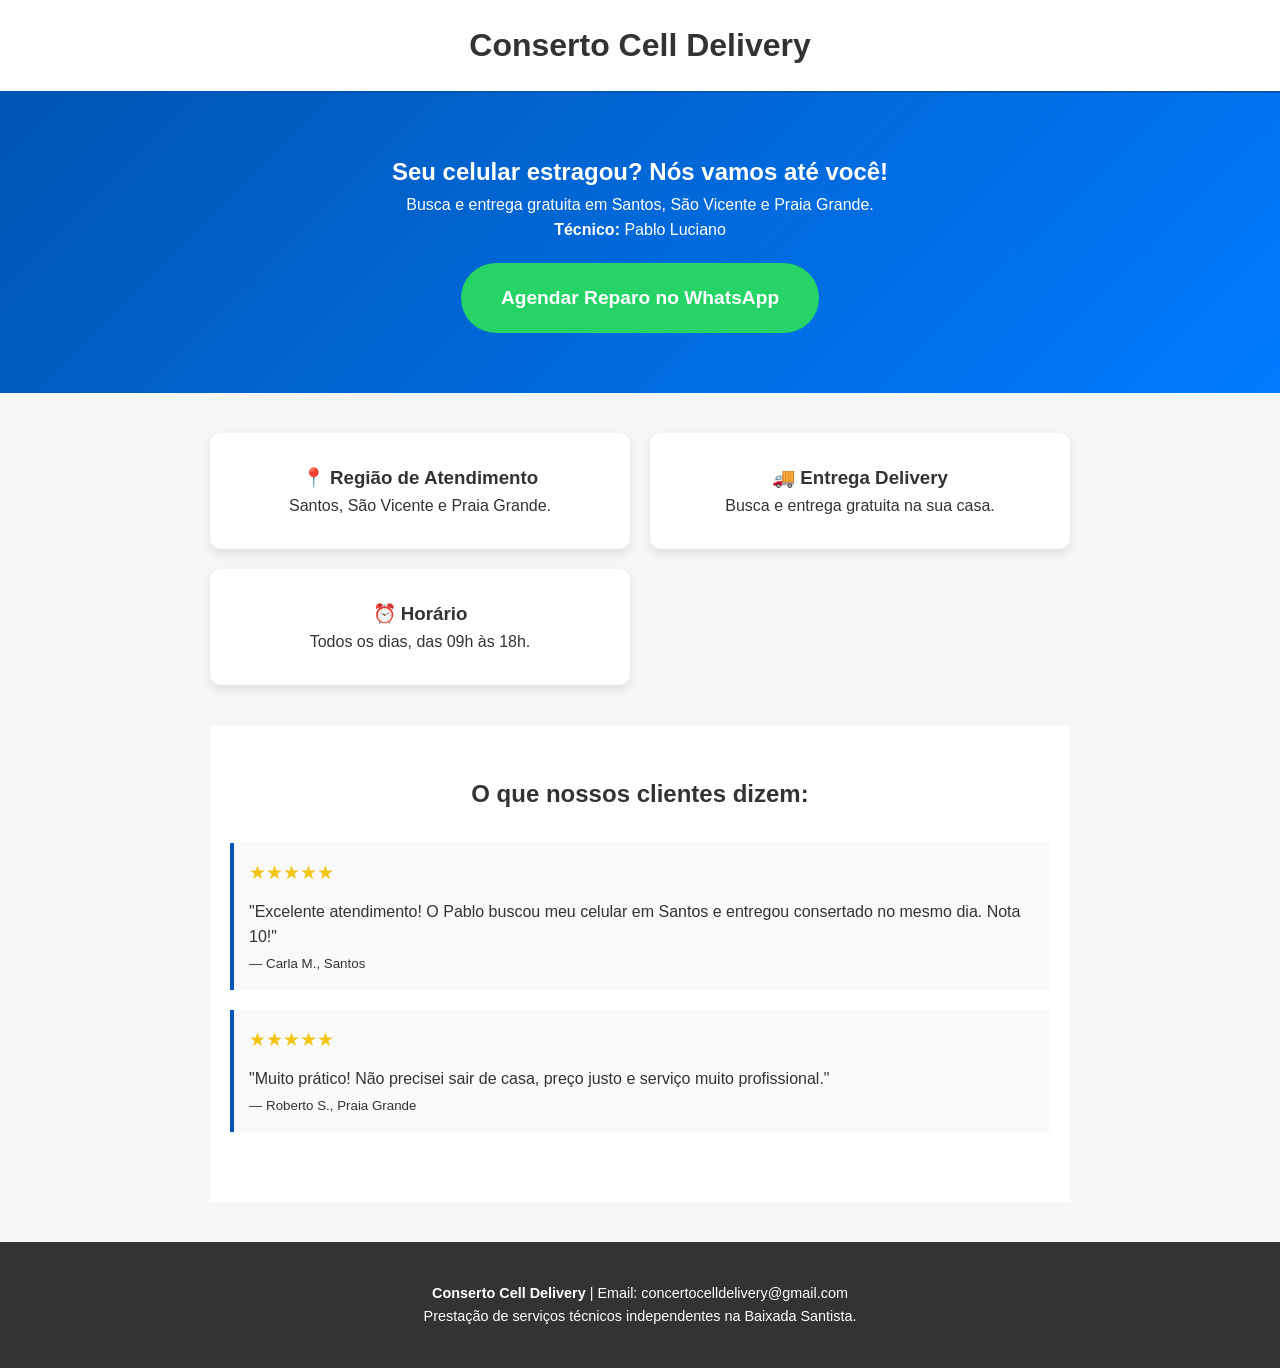
==== index.html @ ffbf69c9 "Add files via upload" ====
<!DOCTYPE html>
<html lang="pt-br">
<head>
    <link rel="icon" href="favicon.png" type="image/x-icon">
    <meta charset="UTF-8">
    <meta name="viewport" content="width=device-width, initial-scale=1.0">
    <title>Conserto Cell Delivery | Reparo na Baixada Santista</title>
   <link rel="stylesheet" href="style.css">
</head>
<body>

    <header>
        <h1>Conserto Cell Delivery</h1>
    </header>

    <section class="hero">
        <h1>Seu celular estragou? Nós vamos até você!</h1>
        <p>Busca e entrega gratuita em Santos, São Vicente e Praia Grande.</p>
        <p><strong>Técnico:</strong> Pablo Luciano</p>
        <a href="https://wa.me/SEU_NUMERO_AQUI" class="btn-cta">Agendar Reparo no WhatsApp</a>
    </section>

    <div class="container">
        <div class="cards">
            <div class="card">
                <h3>📍 Região de Atendimento</h3>
                <p>Santos, São Vicente e Praia Grande.</p>
            </div>
            <div class="card">
                <h3>🚚 Entrega Delivery</h3>
                <p>Busca e entrega gratuita na sua casa.</p>
            </div>
            <div class="card">
                <h3>⏰ Horário</h3>
                <p>Todos os dias, das 09h às 18h.</p>
            </div>
        </div>

        <!-- Nova seção de Depoimentos -->
        <section class="depoimentos">
            <h2 style="text-align:center; margin-bottom: 30px;">O que nossos clientes dizem:</h2>
            
            <div class="depoimento-card">
                <div class="estrelas">★★★★★</div>
                <p>"Excelente atendimento! O Pablo buscou meu celular em Santos e entregou consertado no mesmo dia. Nota 10!"</p>
                <small>— Carla M., Santos</small>
            </div>

            <div class="depoimento-card">
                <div class="estrelas">★★★★★</div>
                <p>"Muito prático! Não precisei sair de casa, preço justo e serviço muito profissional."</p>
                <small>— Roberto S., Praia Grande</small>
            </div>
        </section>
    </div>

    <footer>
        <p><strong>Conserto Cell Delivery</strong> | Email: concertocelldelivery@gmail.com</p>
        <p>Prestação de serviços técnicos independentes na Baixada Santista.</p>
    </footer>

</body>
</html>
---- style.css ----
:root { --blue: #0056b3; --green: #25d366; --white: #ffffff; --dark: #333; --gold: #f1c40f; }
        * { margin: 0; padding: 0; box-sizing: border-box; }
        body { font-family: 'Segoe UI', sans-serif; line-height: 1.6; color: var(--dark); background: #f4f7f6; }

        header { background: var(--white); padding: 20px; text-align: center; border-bottom: 2px solid var(--blue); }
        .hero { background: linear-gradient(135deg, var(--blue), #007bff); color: var(--white); padding: 60px 20px; text-align: center; }
        .btn-cta { display: inline-block; background: var(--green); color: var(--white); padding: 20px 40px; text-decoration: none; border-radius: 50px; font-weight: bold; font-size: 1.2rem; margin-top: 20px; transition: 0.3s; }
        .btn-cta:hover { transform: scale(1.05); }

        .container { max-width: 900px; margin: 40px auto; padding: 0 20px; }
        .cards { display: grid; grid-template-columns: repeat(auto-fit, minmax(280px, 1fr)); gap: 20px; margin-bottom: 40px; }
        .card { background: var(--white); padding: 30px; border-radius: 10px; box-shadow: 0 4px 10px rgba(0,0,0,0.1); text-align: center; }

        /* Estilo da seção de depoimentos */
        .depoimentos { background: #fff; padding: 50px 20px; margin: 40px 0; }
        .estrelas { color: var(--gold); font-size: 1.2rem; margin-bottom: 10px; }
        .depoimento-card { border-left: 4px solid var(--blue); padding: 15px; margin: 20px 0; background: #f9f9f9; }

        footer { background: var(--dark); color: var(--white); text-align: center; padding: 40px; font-size: 0.9rem; }
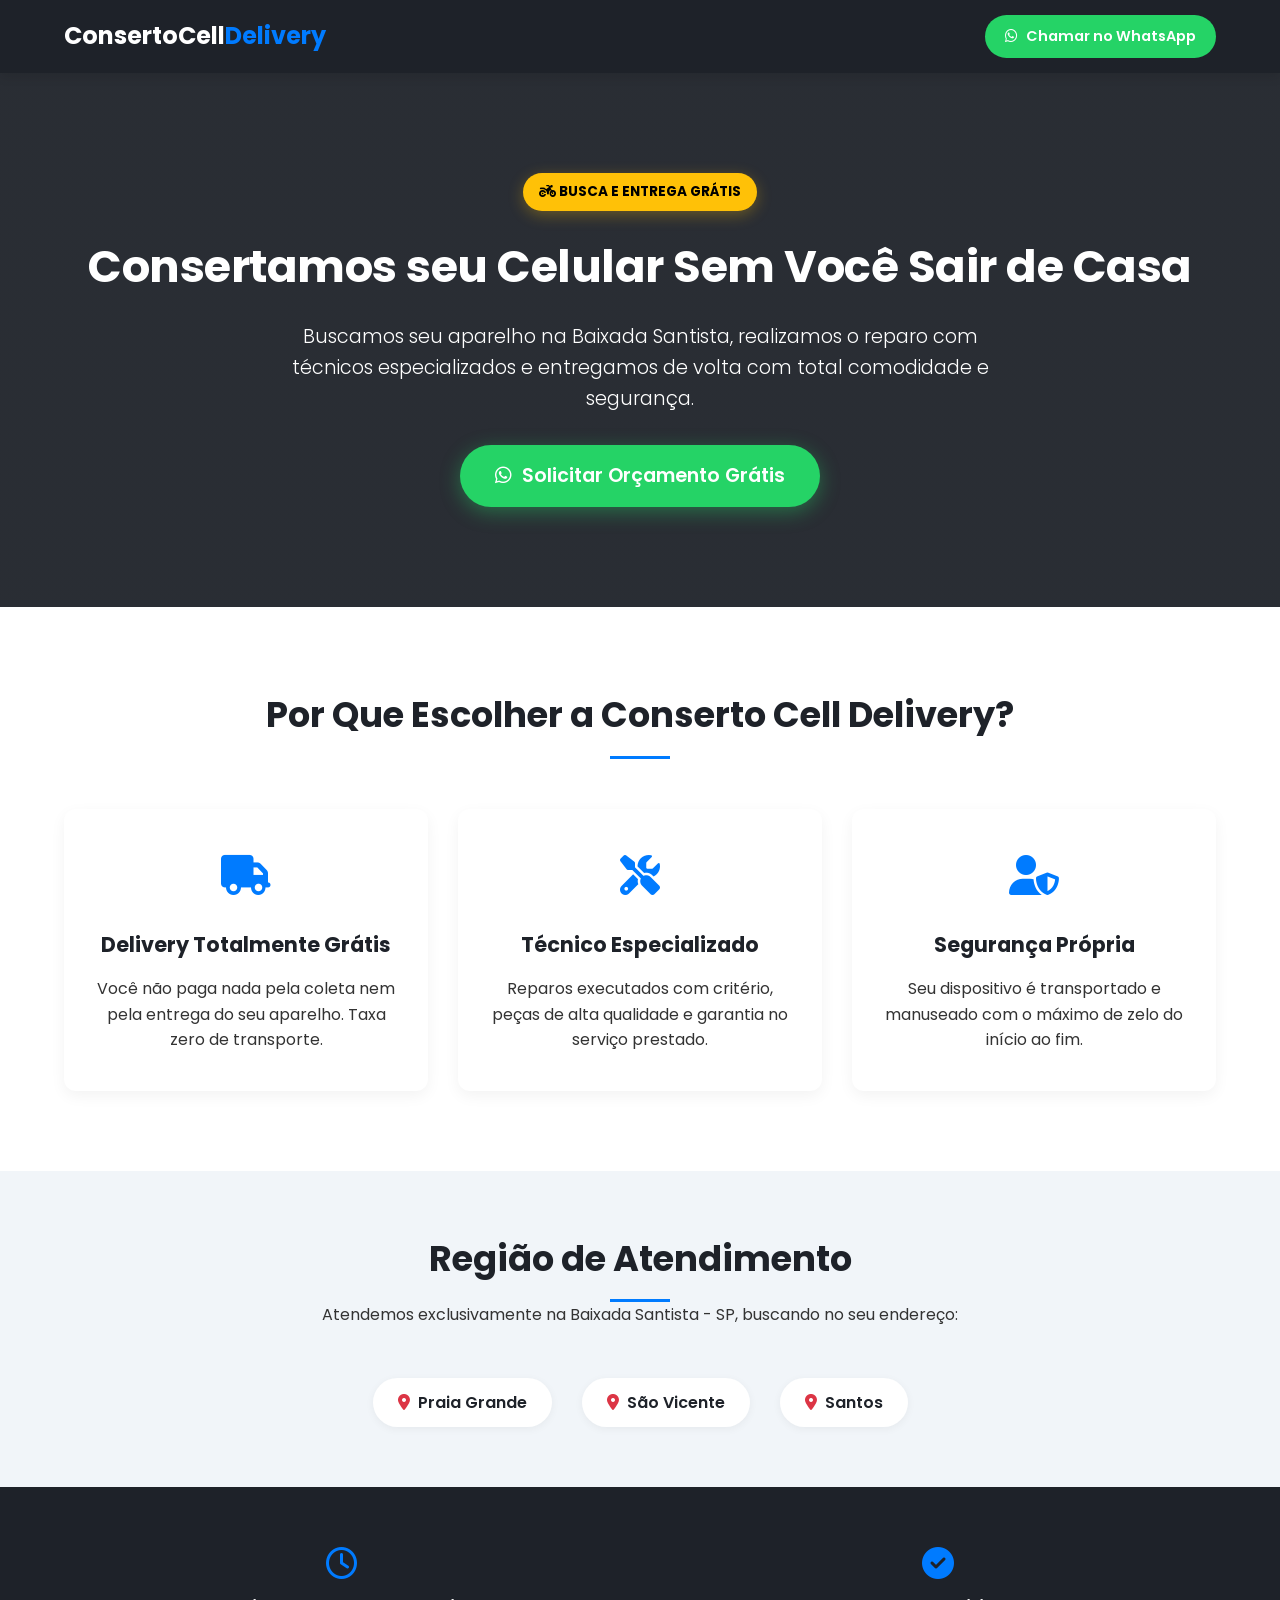
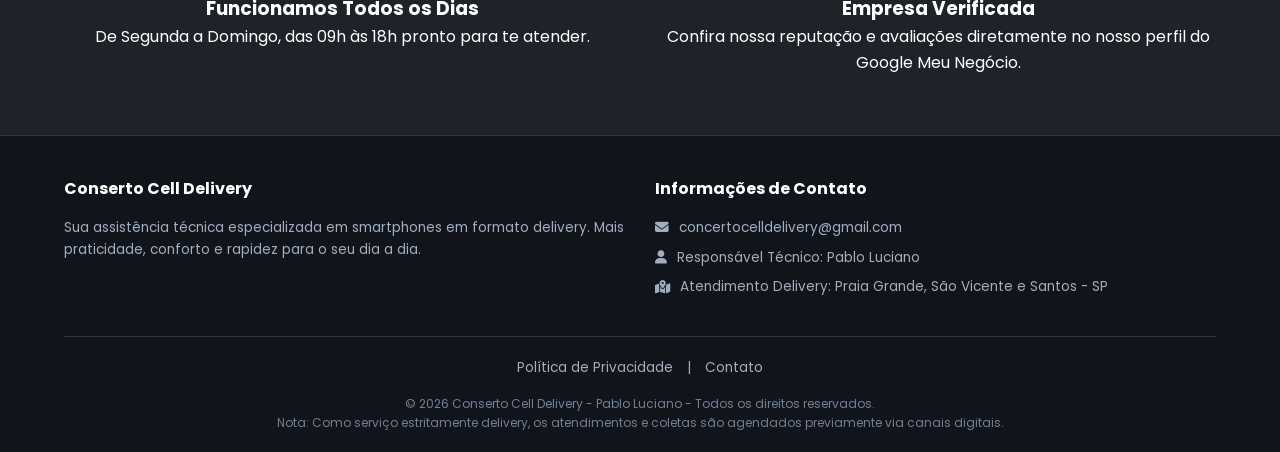
==== commit 09ebf6a1: "Add files via upload" ====
--- a/index.html
+++ b/index.html
@@ -1,62 +1,128 @@
 <!DOCTYPE html>
-<html lang="pt-br">
+<html lang="pt-BR">
 <head>
-    <link rel="icon" href="favicon.png" type="image/x-icon">
     <meta charset="UTF-8">
     <meta name="viewport" content="width=device-width, initial-scale=1.0">
-    <title>Conserto Cell Delivery | Reparo na Baixada Santista</title>
-   <link rel="stylesheet" href="style.css">
+    <title>Conserto Cell Delivery | Assistência Técnica de Celulares</title>
+    <link rel="preconnect" href="https://fonts.googleapis.com">
+    <link rel="preconnect" href="https://fonts.gstatic.com" crossorigin>
+    <link href="https://fonts.googleapis.com/css2?family=Poppins:wght@300;400;600;700&display=swap" rel="stylesheet">
+    <link rel="stylesheet" href="style.css">
+    <link rel="stylesheet" href="https://cdnjs.cloudflare.com/ajax/libs/font-awesome/6.4.0/css/all.min.css">
+    <!-- Google tag (gtag.js) -->
+<script async src="https://www.googletagmanager.com/gtag/js?id=G-J5MNGKGS6J">
+</script>
+<script>
+  window.dataLayer = window.dataLayer || [];
+  function gtag(){dataLayer.push(arguments);}
+  gtag('js', new Date());
+
+  gtag('config', 'G-J5MNGKGS6J');
+</script>
 </head>
 <body>
 
     <header>
-        <h1>Conserto Cell Delivery</h1>
+        <div class="container nav-container">
+            <div class="logo">ConsertoCell<span>Delivery</span></div>
+            <a href="https://wa.me/5522991050728" class="btn-header" target="_blank">
+                <i class="fab fa-whatsapp"></i> Chamar no WhatsApp
+            </a>
+        </div>
     </header>
 
     <section class="hero">
-        <h1>Seu celular estragou? Nós vamos até você!</h1>
-        <p>Busca e entrega gratuita em Santos, São Vicente e Praia Grande.</p>
-        <p><strong>Técnico:</strong> Pablo Luciano</p>
-        <a href="https://wa.me/SEU_NUMERO_AQUI" class="btn-cta">Agendar Reparo no WhatsApp</a>
+        <div class="container">
+            <div class="badge-delivery"><i class="fas fa-motorcycle"></i> Busca e Entrega Grátis</div>
+            <h1>Consertamos seu Celular Sem Você Sair de Casa</h1>
+            <p>Buscamos seu aparelho na Baixada Santista, realizamos o reparo com técnicos especializados e entregamos de volta com total comodidade e segurança.</p>
+            <a href="https://wa.me/5522991050728" class="cta-main" target="_blank">
+                <i class="fab fa-whatsapp"></i> Solicitar Orçamento Grátis
+            </a>
+        </div>
     </section>
 
-    <div class="container">
-        <div class="cards">
-            <div class="card">
-                <h3>📍 Região de Atendimento</h3>
-                <p>Santos, São Vicente e Praia Grande.</p>
+    <section class="features">
+        <div class="container">
+            <div class="section-title">
+                <h2>Por Que Escolher a Conserto Cell Delivery?</h2>
             </div>
-            <div class="card">
-                <h3>🚚 Entrega Delivery</h3>
-                <p>Busca e entrega gratuita na sua casa.</p>
-            </div>
-            <div class="card">
-                <h3>⏰ Horário</h3>
-                <p>Todos os dias, das 09h às 18h.</p>
+            <div class="grid-features">
+                <div class="feature-card">
+                    <div class="feature-icon"><i class="fas fa-truck"></i></div>
+                    <h3>Delivery Totalmente Grátis</h3>
+                    <p>Você não paga nada pela coleta nem pela entrega do seu aparelho. Taxa zero de transporte.</p>
+                </div>
+                <div class="feature-card">
+                    <div class="feature-icon"><i class="fas fa-tools"></i></div>
+                    <h3>Técnico Especializado</h3>
+                    <p>Reparos executados com critério, peças de alta qualidade e garantia no serviço prestado.</p>
+                </div>
+                <div class="feature-card">
+                    <div class="feature-icon"><i class="fas fa-user-shield"></i></div>
+                    <h3>Segurança Própria</h3>
+                    <p>Seu dispositivo é transportado e manuseado com o máximo de zelo do início ao fim.</p>
+                </div>
             </div>
         </div>
+    </section>
 
-        <!-- Nova seção de Depoimentos -->
-        <section class="depoimentos">
-            <h2 style="text-align:center; margin-bottom: 30px;">O que nossos clientes dizem:</h2>
+    <section class="coverage">
+        <div class="container">
+            <div class="section-title">
+                <h2>Região de Atendimento</h2>
+                <p>Atendemos exclusivamente na Baixada Santista - SP, buscando no seu endereço:</p>
+            </div>
+            <div class="coverage-list">
+                <div class="coverage-item"><i class="fas fa-map-marker-alt"></i> Praia Grande</div>
+                <div class="coverage-item"><i class="fas fa-map-marker-alt"></i> São Vicente</div>
+                <div class="coverage-item"><i class="fas fa-map-marker-alt"></i> Santos</div>
+            </div>
+        </div>
+    </section>
+
+    <section class="info-trust">
+        <div class="container">
+            <div class="info-grid">
+                <div class="info-box">
+                    <i class="far fa-clock"></i>
+                    <h3>Funcionamos Todos os Dias</h3>
+                    <p>De Segunda a Domingo, das 09h às 18h pronto para te atender.</p>
+                </div>
+                <div class="info-box">
+                    <i class="fas fa-check-circle"></i>
+                    <h3>Empresa Verificada</h3>
+                    <p>Confira nossa reputação e avaliações diretamente no nosso perfil do Google Meu Negócio.</p>
+                </div>
+            </div>
+        </div>
+    </section>
+
+    <footer>
+        <div class="container">
+            <div class="footer-grid">
+                <div class="footer-about">
+                    <h4>Conserto Cell Delivery</h4>
+                    <p>Sua assistência técnica especializada em smartphones em formato delivery. Mais praticidade, conforto e rapidez para o seu dia a dia.</p>
+                </div>
+                <div class="footer-contact">
+                    <h4>Informações de Contato</h4>
+                    <p><i class="fas fa-envelope"></i> concertocelldelivery@gmail.com</p>
+                    <p><i class="fas fa-user"></i> Responsável Técnico: Pablo Luciano</p>
+                    <p><i class="fas fa-map-marked-alt"></i> Atendimento Delivery: Praia Grande, São Vicente e Santos - SP</p>
+                </div>
+            </div>
             
-            <div class="depoimento-card">
-                <div class="estrelas">★★★★★</div>
-                <p>"Excelente atendimento! O Pablo buscou meu celular em Santos e entregou consertado no mesmo dia. Nota 10!"</p>
-                <small>— Carla M., Santos</small>
+            <div class="footer-links">
+                <a href="politica.html" target="_blank">Política de Privacidade</a> | 
+                <a href="https://wa.me/5522991050728" target="_blank">Contato</a>
             </div>
 
-            <div class="depoimento-card">
-                <div class="estrelas">★★★★★</div>
-                <p>"Muito prático! Não precisei sair de casa, preço justo e serviço muito profissional."</p>
-                <small>— Roberto S., Praia Grande</small>
+            <div class="legal-notice">
+                <p>&copy; 2026 Conserto Cell Delivery - Pablo Luciano - Todos os direitos reservados.</p>
+                <p>Nota: Como serviço estritamente delivery, os atendimentos e coletas são agendados previamente via canais digitais.</p>
             </div>
-        </section>
-    </div>
-
-    <footer>
-        <p><strong>Conserto Cell Delivery</strong> | Email: concertocelldelivery@gmail.com</p>
-        <p>Prestação de serviços técnicos independentes na Baixada Santista.</p>
+        </div>
     </footer>
 
 </body>
--- a/style.css
+++ b/style.css
@@ -1,20 +1,312 @@
-:root { --blue: #0056b3; --green: #25d366; --white: #ffffff; --dark: #333; --gold: #f1c40f; }
-        * { margin: 0; padding: 0; box-sizing: border-box; }
-        body { font-family: 'Segoe UI', sans-serif; line-height: 1.6; color: var(--dark); background: #f4f7f6; }
-
-        header { background: var(--white); padding: 20px; text-align: center; border-bottom: 2px solid var(--blue); }
-        .hero { background: linear-gradient(135deg, var(--blue), #007bff); color: var(--white); padding: 60px 20px; text-align: center; }
-        .btn-cta { display: inline-block; background: var(--green); color: var(--white); padding: 20px 40px; text-decoration: none; border-radius: 50px; font-weight: bold; font-size: 1.2rem; margin-top: 20px; transition: 0.3s; }
-        .btn-cta:hover { transform: scale(1.05); }
-
-        .container { max-width: 900px; margin: 40px auto; padding: 0 20px; }
-        .cards { display: grid; grid-template-columns: repeat(auto-fit, minmax(280px, 1fr)); gap: 20px; margin-bottom: 40px; }
-        .card { background: var(--white); padding: 30px; border-radius: 10px; box-shadow: 0 4px 10px rgba(0,0,0,0.1); text-align: center; }
-
-        /* Estilo da seção de depoimentos */
-        .depoimentos { background: #fff; padding: 50px 20px; margin: 40px 0; }
-        .estrelas { color: var(--gold); font-size: 1.2rem; margin-bottom: 10px; }
-        .depoimento-card { border-left: 4px solid var(--blue); padding: 15px; margin: 20px 0; background: #f9f9f9; }
-
-        footer { background: var(--dark); color: var(--white); text-align: center; padding: 40px; font-size: 0.9rem; }
+
+  /* RESET E CONFIGURAÇÕES GERAIS */
+        * {
+            margin: 0;
+            padding: 0;
+            box-sizing: border-box;
+            font-family: 'Poppins', sans-serif;
+        }
+
+        :root {
+            --primary: #007bff; /* Azul moderno */
+            --secondary: #17a2b8; /* Tom complementar */
+            --dark: #1e2229; /* Fundo escuro elegante */
+            --light: #f8f9fa; /* Fundo claro */
+            --text-dark: #333333;
+            --text-light: #ffffff;
+            --whatsapp: #25d366;
+        }
+
+        html {
+            scroll-behavior: smooth;
+        }
+
+        body {
+            background-color: var(--light);
+            color: var(--text-dark);
+            line-height: 1.6;
+        }
+
+        .container {
+            width: 90%;
+            max-width: 1200px;
+            margin: 0 auto;
+        }
+
+        /* HEADER */
+        header {
+            background-color: var(--dark);
+            padding: 15px 0;
+            position: sticky;
+            top: 0;
+            z-index: 1000;
+            box-shadow: 0 4px 10px rgba(0,0,0,0.1);
+        }
+
+        .nav-container {
+            display: flex;
+            justify-content: space-between;
+            align-items: center;
+        }
+
+        .logo {
+            color: var(--text-light);
+            font-size: 1.5rem;
+            font-weight: 700;
+        }
+
+        .logo span {
+            color: var(--primary);
+        }
+
+        .btn-header {
+            background-color: var(--whatsapp);
+            color: white;
+            padding: 10px 20px;
+            border-radius: 30px;
+            text-decoration: none;
+            font-weight: 600;
+            font-size: 0.9rem;
+            transition: 0.3s;
+            display: flex;
+            align-items: center;
+            gap: 8px;
+        }
+
+        .btn-header:hover {
+            background-color: #20ba5a;
+            transform: translateY(-2px);
+        }
+
+        /* HERO SECTION */
+        .hero {
+            background: linear-gradient(135deg, rgba(30,34,41,0.95) 100%, rgba(0,123,255,0.6) 100%), url('https://images.unsplash.com/photo-1511707171634-5f897ff02aa9?q=80&w=1920') no-repeat center center/cover;
+            padding: 100px 0;
+            color: var(--text-light);
+            text-align: center;
+        }
+
+        .hero h1 {
+            font-size: 2.8rem;
+            font-weight: 700;
+            margin-bottom: 20px;
+            letter-spacing: -0.5px;
+        }
+
+        .hero p {
+            font-size: 1.2rem;
+            max-width: 700px;
+            margin: 0 auto 30px auto;
+            font-weight: 300;
+        }
+
+        .badge-delivery {
+            background-color: #ffc107;
+            color: #000;
+            padding: 8px 16px;
+            border-radius: 20px;
+            font-weight: 700;
+            display: inline-block;
+            margin-bottom: 20px;
+            text-transform: uppercase;
+            font-size: 0.85rem;
+            box-shadow: 0 4px 15px rgba(255, 193, 7, 0.3);
+        }
+
+        .cta-main {
+            background-color: var(--whatsapp);
+            color: white;
+            padding: 16px 35px;
+            border-radius: 50px;
+            text-decoration: none;
+            font-weight: 600;
+            font-size: 1.2rem;
+            display: inline-flex;
+            align-items: center;
+            gap: 10px;
+            box-shadow: 0 5px 20px rgba(37, 211, 102, 0.4);
+            transition: 0.3s;
+        }
+
+        .cta-main:hover {
+            background-color: #20ba5a;
+            transform: translateY(-3px);
+            box-shadow: 0 8px 25px rgba(37, 211, 102, 0.5);
+        }
+
+        /* DIFERENCIAIS / COMO FUNCIONA */
+        .features {
+            padding: 80px 0;
+            background-color: var(--text-light);
+        }
+
+        .section-title {
+            text-align: center;
+            margin-bottom: 50px;
+        }
+
+        .section-title h2 {
+            font-size: 2.2rem;
+            color: var(--dark);
+            position: relative;
+            padding-bottom: 15px;
+        }
+
+        .section-title h2::after {
+            content: '';
+            position: absolute;
+            bottom: 0;
+            left: 50%;
+            transform: translateX(-50%);
+            width: 60px;
+            height: 3px;
+            background-color: var(--primary);
+        }
+
+        .grid-features {
+            display: grid;
+            grid-template-columns: repeat(auto-fit, minmax(280px, 1fr));
+            gap: 30px;
+        }
+
+        .feature-card {
+            background: #fff;
+            padding: 35px 25px;
+            border-radius: 12px;
+            text-align: center;
+            box-shadow: 0 5px 15px rgba(0,0,0,0.05);
+            transition: 0.3s;
+            border-bottom: 3px solid transparent;
+        }
+
+        .feature-card:hover {
+            transform: translateY(-5px);
+            border-bottom: 3px solid var(--primary);
+        }
+
+        .feature-icon {
+            font-size: 2.5rem;
+            color: var(--primary);
+            margin-bottom: 20px;
+        }
+
+        .feature-card h3 {
+            font-size: 1.3rem;
+            margin-bottom: 15px;
+            color: var(--dark);
+        }
+
+        /* ÁREA DE ATENDIMENTO */
+        .coverage {
+            background-color: #f1f5f9;
+            padding: 60px 0;
+            text-align: center;
+        }
+
+        .coverage-list {
+            display: flex;
+            justify-content: center;
+            gap: 30px;
+            flex-wrap: wrap;
+            margin-top: 25px;
+        }
+
+        .coverage-item {
+            background: white;
+            padding: 12px 25px;
+            border-radius: 30px;
+            font-weight: 600;
+            box-shadow: 0 2px 8px rgba(0,0,0,0.05);
+            color: var(--dark);
+            display: flex;
+            align-items: center;
+            gap: 8px;
+        }
+
+        .coverage-item i {
+            color: #dc3545;
+        }
+
+        /* HORÁRIOS E SEGURANÇA */
+        .info-trust {
+            padding: 60px 0;
+            background: var(--dark);
+            color: white;
+            text-align: center;
+        }
+
+        .info-grid {
+            display: grid;
+            grid-template-columns: repeat(auto-fit, minmax(250px, 1fr));
+            gap: 40px;
+        }
+
+        .info-box i {
+            font-size: 2rem;
+            color: var(--primary);
+            margin-bottom: 15px;
+        }
+
+        /* FOOTER (Obrigatório e Otimizado para Google Ads) */
+        footer {
+            background-color: #11141a;
+            color: #a0aec0;
+            padding: 40px 0 20px 0;
+            font-size: 0.85rem;
+            border-top: 1px solid #2d3748;
+        }
+
+        .footer-grid {
+            display: grid;
+            grid-template-columns: repeat(auto-fit, minmax(250px, 1fr));
+            gap: 30px;
+            margin-bottom: 30px;
+        }
+
+        .footer-about h4, .footer-contact h4 {
+            color: white;
+            margin-bottom: 15px;
+            font-size: 1rem;
+        }
+
+        .footer-contact p {
+            margin-bottom: 8px;
+            display: flex;
+            align-items: center;
+            gap: 10px;
+        }
+
+        .footer-links {
+            text-align: center;
+            margin-top: 20px;
+            padding-top: 20px;
+            border-top: 1px solid #2d3748;
+        }
+
+        .footer-links a {
+            color: #a0aec0;
+            text-decoration: none;
+            margin: 0 10px;
+            transition: 0.3s;
+        }
+
+        .footer-links a:hover {
+            color: var(--primary);
+        }
+
+        .legal-notice {
+            text-align: center;
+            margin-top: 15px;
+            font-size: 0.75rem;
+            color: #718096;
+        }
+
+        /* RESPONSIVIDADE */
+        @media (max-width: 768px) {
+            .hero h1 { font-size: 2rem; }
+            .hero p { font-size: 1rem; }
+            .nav-container { flex-direction: column; gap: 15px; }
+            .coverage-list { flex-direction: column; align-items: center; }
+            .coverage-item { width: 80%; justify-content: center; }
+        }
     
